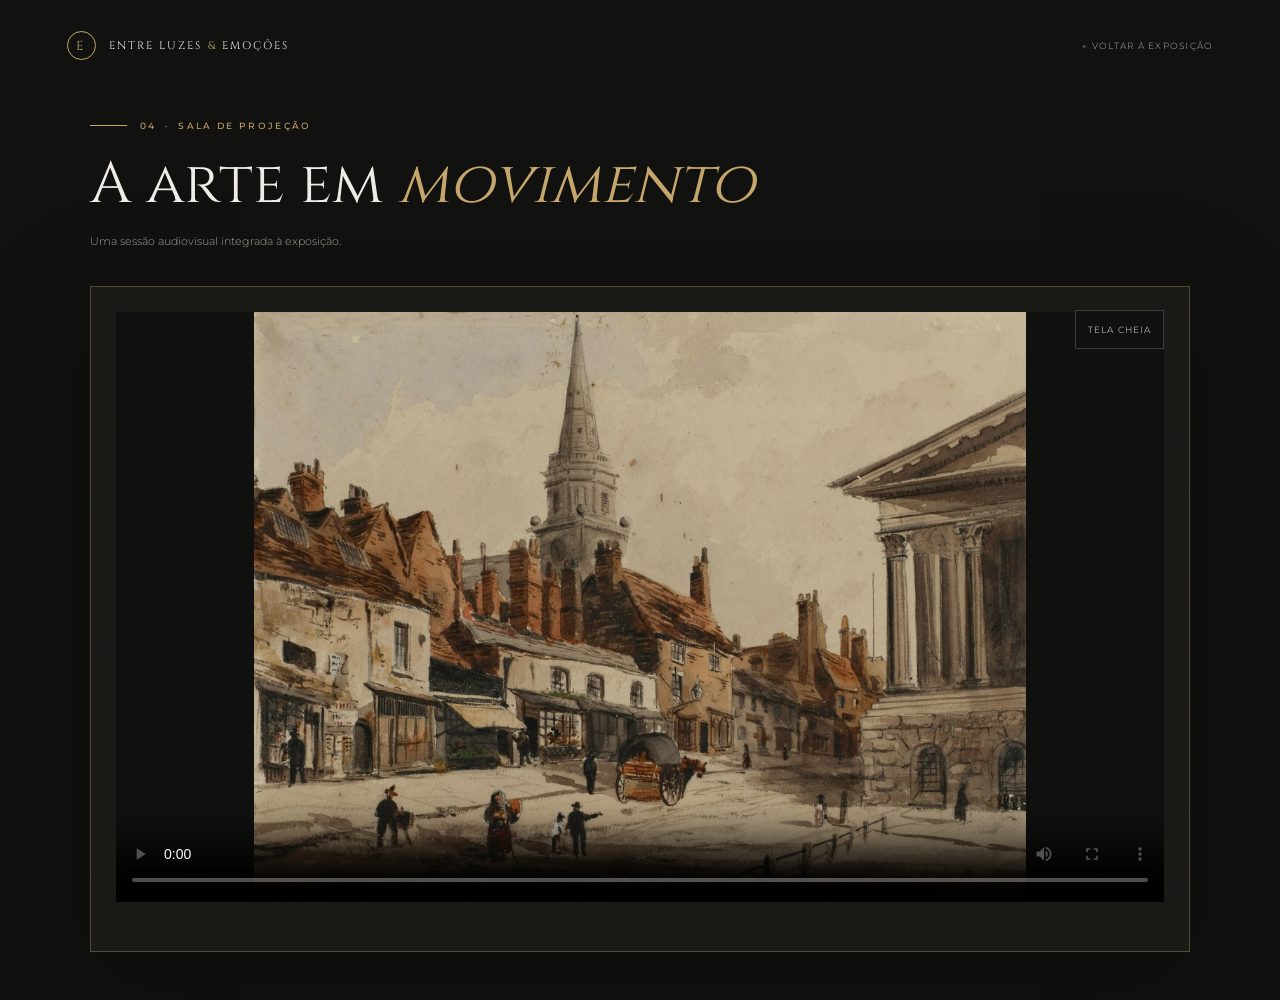
==== videos/index.html @ ae08d4dc "Add files via upload" ====
<!doctype html>
<html lang="pt-BR">
<head>
  <meta charset="utf-8">
  <meta name="viewport" content="width=device-width, initial-scale=1">
  <meta name="theme-color" content="#11110f">
  <meta name="description" content="Assista a um vídeo sobre história da arte nesta sala de projeção.">
  <title>Sala de projeção — Entre Luzes & Emoções</title>
  <link rel="preconnect" href="https://fonts.googleapis.com">
  <link rel="preconnect" href="https://fonts.gstatic.com" crossorigin>
  <link href="https://fonts.googleapis.com/css2?family=Cinzel:wght@400;500;600&family=Montserrat:wght@300;400;500;600&display=swap" rel="stylesheet">
  <link rel="stylesheet" href="../css/style.css">
</head>
<body class="video-page">
  <div class="grain" aria-hidden="true"></div>
  <header class="topbar">
    <a class="brand" href="../index.html" aria-label="Voltar à exposição">
      <span class="brand-mark">E</span>
      <span>Entre Luzes <span style="color:var(--gold)">&</span> Emoções</span>
    </a>
    <a class="back-link" href="../index.html">← Voltar à exposição</a>
  </header>

  <main class="video-main">
    <div class="video-heading">
      <p class="eyebrow">04 &nbsp;·&nbsp; Sala de projeção</p>
      <h1>A arte em <em>movimento</em></h1>
      <p>Uma sessão audiovisual integrada à exposição.</p>
    </div>

    <section class="video-stage" aria-label="Player de vídeo">
      <button class="video-fullscreen" type="button">Tela cheia</button>
      <div class="video-frame" id="video-frame">
        <video id="video-player" controls playsinline preload="metadata" poster="../imagens/sala-de-video.jpg">
          <source src="midia/apresentacao.mp4" type="video/mp4">
        </video>
      </div>
      <p class="video-error" id="video-error" aria-live="polite"></p>
    </section>
  </main>
  <script src="video.js" defer></script>
</body>
</html>
---- css/style.css ----
:root {
      color-scheme: dark;
      --ink: #11110f;
      --paper: #eeece4;
      --muted: #a7a49a;
      --gold: #c6a66b;
      --line: rgba(238, 236, 228, .19);
      --serif: "Cinzel", Georgia, serif;
      --sans: "Montserrat", Arial, sans-serif;
    }

    * { box-sizing: border-box; }
    html { scroll-behavior: smooth; }
    body {
      margin: 0;
      background: var(--ink);
      color: var(--paper);
      font-family: var(--sans);
      font-weight: 300;
      overflow: hidden;
    }
    button, input { font: inherit; }
    button { color: inherit; }
    button:focus-visible, a:focus-visible, input:focus-visible {
      outline: 2px solid var(--gold);
      outline-offset: 4px;
    }
    .grain {
      position: fixed;
      inset: 0;
      z-index: 8;
      pointer-events: none;
      opacity: .13;
      background-image: url("data:image/svg+xml,%3Csvg viewBox='0 0 180 180' xmlns='http://www.w3.org/2000/svg'%3E%3Cfilter id='n'%3E%3CfeTurbulence type='fractalNoise' baseFrequency='.92' numOctaves='3' stitchTiles='stitch'/%3E%3C/filter%3E%3Crect width='100%25' height='100%25' filter='url(%23n)' opacity='.22'/%3E%3C/svg%3E");
      mix-blend-mode: soft-light;
    }
    .topbar {
      position: fixed;
      top: 0;
      left: 0;
      z-index: 5;
      width: 100%;
      display: flex;
      justify-content: space-between;
      align-items: center;
      padding: 31px 5.2vw;
    }
    .brand {
      display: flex;
      align-items: center;
      gap: 13px;
      color: var(--paper);
      text-decoration: none;
      font-family: var(--serif);
      font-size: 11px;
      letter-spacing: .19em;
      text-transform: uppercase;
    }
    .brand-mark {
      width: 29px;
      height: 29px;
      display: grid;
      place-items: center;
      border: 1px solid var(--gold);
      border-radius: 50%;
      color: var(--gold);
      font-size: 13px;
    }
    .edition {
      color: rgba(238,236,228,.65);
      font-size: 9px;
      letter-spacing: .22em;
      text-transform: uppercase;
    }
    .slides { position: relative; width: 100%; height: 100svh; overflow: hidden; }
    .slide {
      position: absolute;
      inset: 0;
      display: flex;
      align-items: center;
      overflow: hidden;
      opacity: 0;
      visibility: hidden;
      transform: translateX(4%);
      transition: opacity .8s ease, transform 1s cubic-bezier(.22,.61,.36,1), visibility .8s;
      background: #171714;
    }
    .slide.active {
      opacity: 1;
      visibility: visible;
      transform: translateX(0);
      z-index: 1;
    }
    .slide.leaving { transform: translateX(-4%); }
    .slide::after {
      content: "";
      position: absolute;
      inset: 0;
      z-index: 0;
      background: linear-gradient(90deg, rgba(13,13,12,.91) 0%, rgba(13,13,12,.76) 39%, rgba(13,13,12,.17) 100%),
        linear-gradient(0deg, rgba(13,13,12,.62), transparent 35%);
    }
    .slide-art {
      position: absolute;
      inset: 0 0 0 31%;
      background-position: center;
      background-size: cover;
      filter: saturate(.78);
      transform: scale(1.035);
      transition: transform 8s ease;
    }
    .slide.active .slide-art { transform: scale(1); }
    .slide-art::after {
      content: "";
      position: absolute;
      inset: 0;
      background: linear-gradient(90deg, #171714 0%, rgba(23,23,20,.62) 18%, transparent 65%),
        linear-gradient(0deg, rgba(17,17,15,.53), transparent 50%);
    }
    .art-impression {
      background-image: url("../imagens/impressionismo-monet.jpg");
    }
    .art-expression {
      background-image: url("../imagens/expressionismo-munch.jpg");
    }
    .art-vangogh {
      background-image: url("../imagens/vangogh-noite-estrelada.jpg");
    }
    .art-video {
      background-image: url("../imagens/sala-de-video.jpg");
      filter: saturate(.4);
    }
    .slide-content {
      position: relative;
      z-index: 2;
      width: min(670px, 60vw);
      margin-left: 13.4%;
      padding-top: 40px;
    }
    .eyebrow {
      display: flex;
      align-items: center;
      gap: 13px;
      margin: 0 0 25px;
      color: var(--gold);
      font-size: 9px;
      font-weight: 500;
      letter-spacing: .26em;
      text-transform: uppercase;
    }
    .eyebrow::before { content: ""; width: 37px; height: 1px; background: var(--gold); }
    h1, h2, h3, p { margin-top: 0; }
    .slide h1 {
      max-width: 760px;
      margin-bottom: 20px;
      font-family: var(--serif);
      font-size: clamp(42px, 6.4vw, 91px);
      font-weight: 400;
      letter-spacing: -.035em;
      line-height: 1.08;
    }
    .slide h1 em { color: var(--gold); font-weight: 400; }
    .subtitle {
      max-width: 460px;
      margin-bottom: 35px;
      color: rgba(238,236,228,.73);
      font-size: 13px;
      line-height: 1.9;
    }
    .actions { display: flex; align-items: center; gap: 25px; }
    .button {
      display: inline-flex;
      align-items: center;
      justify-content: center;
      gap: 17px;
      min-height: 48px;
      padding: 0 21px;
      border: 1px solid var(--gold);
      background: var(--gold);
      color: #171612;
      cursor: pointer;
      font-size: 9px;
      font-weight: 600;
      letter-spacing: .17em;
      text-transform: uppercase;
      text-decoration: none;
      transition: background .25s, color .25s;
    }
    .button:hover { background: transparent; color: var(--paper); }
    .button .arrow { font-size: 16px; }
    .text-button {
      padding: 9px 0;
      border: 0;
      background: none;
      color: rgba(238,236,228,.75);
      cursor: pointer;
      font-size: 9px;
      letter-spacing: .16em;
      text-transform: uppercase;
    }
    .text-button:hover { color: var(--gold); }
    .slide-caption {
      position: absolute;
      right: 1.8vw;
      bottom: 56px;
      z-index: 2;
      color: rgba(238,236,228,.67);
      font-size: 9px;
      letter-spacing: .16em;
      text-transform: uppercase;
      writing-mode: vertical-rl;
    }
    .slide-caption span { color: var(--gold); margin-top: 11px; }
    .navigation {
      position: fixed;
      top: 50%;
      right: 5.1vw;
      z-index: 6;
      display: flex;
      flex-direction: column;
      align-items: center;
      gap: 19px;
      transform: translateY(-50%);
    }
    .nav-index {
      position: relative;
      width: 31px;
      padding: 5px 0;
      border: 0;
      background: none;
      color: rgba(238,236,228,.43);
      cursor: pointer;
      font-family: var(--serif);
      font-size: 10px;
      text-align: center;
      transition: color .25s;
    }
    .nav-index::after {
      content: "";
      position: absolute;
      right: -14px;
      top: 50%;
      width: 0;
      height: 1px;
      background: var(--gold);
      transition: width .25s;
    }
    .nav-index.active { color: var(--gold); }
    .nav-index.active::after { width: 10px; }
    .nav-rule { height: 36px; width: 1px; background: var(--line); }
    .side-controls {
      position: fixed;
      left: 5.2vw;
      bottom: 42px;
      z-index: 6;
      display: flex;
      align-items: center;
      gap: 12px;
    }
    .side-controls button {
      width: 36px;
      height: 36px;
      display: grid;
      place-items: center;
      border: 1px solid var(--line);
      border-radius: 50%;
      background: transparent;
      color: var(--paper);
      cursor: pointer;
      font-size: 17px;
      transition: border-color .2s, color .2s;
    }
    .side-controls button:hover { border-color: var(--gold); color: var(--gold); }
    .progress {
      position: fixed;
      bottom: 0;
      left: 0;
      z-index: 9;
      width: 100%;
      height: 2px;
      background: rgba(238,236,228,.12);
    }
    .progress span {
      display: block;
      width: 25%;
      height: 100%;
      background: var(--gold);
      transition: width .65s ease;
    }
    .video-card {
      display: flex;
      align-items: center;
      gap: 13px;
      margin-top: 27px;
      color: rgba(238,236,228,.64);
      font-size: 9px;
      letter-spacing: .14em;
      text-transform: uppercase;
    }
    .video-card::before { content: "▶"; color: var(--gold); font-size: 12px; }
    .overlay {
      position: fixed;
      inset: 0;
      z-index: 12;
      display: grid;
      place-items: center;
      padding: 30px;
      background: rgba(9,9,8,.78);
      opacity: 0;
      visibility: hidden;
      transition: opacity .35s, visibility .35s;
      backdrop-filter: blur(8px);
    }
    .overlay.open { opacity: 1; visibility: visible; }
    .close {
      position: absolute;
      top: 23px;
      right: 25px;
      width: 39px;
      height: 39px;
      border: 1px solid var(--line);
      border-radius: 50%;
      background: transparent;
      color: var(--paper);
      cursor: pointer;
      font-size: 20px;
    }
    .close:hover { color: var(--gold); border-color: var(--gold); }
    .panel-intro {
      max-width: 730px;
      margin-bottom: 42px;
      color: var(--muted);
      font-size: 13px;
      line-height: 1.9;
    }
    .details-overlay {
      display: block;
      padding: 0;
      overflow-y: auto;
      background: #11110f;
      backdrop-filter: none;
    }
    .details-screen {
      position: relative;
      width: 100%;
      min-height: 100svh;
      padding: 80px 8vw 86px;
      background:
        radial-gradient(ellipse at 87% 10%, rgba(198,166,107,.09), transparent 34%),
        #11110f;
    }
    .details-header {
      max-width: 1100px;
      margin: 0 auto 46px;
      padding-right: 60px;
    }
    .details-header .eyebrow { margin-bottom: 17px; }
    .details-header h2 {
      margin-bottom: 14px;
      font-family: var(--serif);
      font-size: clamp(38px, 6vw, 72px);
      font-weight: 400;
      letter-spacing: -.035em;
    }
    .details-header .panel-intro { max-width: 700px; margin-bottom: 0; }
    .details-screen > .close {
      position: fixed;
      top: 25px;
      right: 4vw;
      z-index: 4;
      background: rgba(17,17,15,.8);
    }
    .history-section, .artist-profile, .works-section { max-width: 1100px; margin-right: auto; margin-left: auto; }
    .history-section {
      margin-bottom: 46px;
      padding: 30px 34px;
      border: 1px solid rgba(198,166,107,.22);
      background: linear-gradient(110deg, rgba(198,166,107,.075), rgba(255,255,255,.012));
    }
    .section-kicker {
      margin-bottom: 12px;
      color: var(--gold);
      font-size: 9px;
      font-weight: 500;
      letter-spacing: .22em;
      text-transform: uppercase;
    }
    .history-section h3, .works-heading h3 {
      margin-bottom: 13px;
      font-family: var(--serif);
      font-size: clamp(21px, 3vw, 31px);
      font-weight: 400;
    }
    .detail-copy {
      max-width: 890px;
      margin: 0;
      color: rgba(238,236,228,.76);
      font-size: 12px;
      line-height: 2;
    }
    .artist-profile {
      display: grid;
      grid-template-columns: minmax(230px, .75fr) 1.25fr;
      gap: clamp(26px, 5vw, 68px);
      align-items: center;
      margin-bottom: 62px;
    }
    .artist-portrait {
      height: clamp(280px, 35vw, 440px);
      margin: 0;
      overflow: hidden;
      border: 1px solid rgba(198,166,107,.28);
      background: #1b1a17;
    }
    .artist-portrait img {
      width: 100%;
      height: 100%;
      display: block;
      object-fit: cover;
      object-position: center 35%;
      filter: saturate(.82);
    }
    .artist-biography h3 {
      margin: 0 0 8px;
      font-family: var(--serif);
      font-size: clamp(30px, 4vw, 48px);
      font-weight: 400;
    }
    .artist-period { margin-bottom: 22px; color: var(--gold); font-size: 10px; letter-spacing: .11em; }
    .artist-biography .detail-copy { max-width: 560px; }
    .works-section { min-width: 0; }
    .works-heading {
      display: flex;
      align-items: end;
      justify-content: space-between;
      gap: 20px;
      margin-bottom: 21px;
    }
    .works-heading .section-kicker { margin-bottom: 10px; }
    .works-heading h3 { margin-bottom: 0; }
    .works-controls { display: flex; align-items: center; gap: 13px; flex: none; }
    .works-arrow {
      width: 39px;
      height: 39px;
      display: grid;
      place-items: center;
      border: 1px solid rgba(198,166,107,.55);
      border-radius: 50%;
      background: transparent;
      color: var(--paper);
      cursor: pointer;
      font-size: 17px;
      transition: border-color .2s, color .2s, background .2s, opacity .2s;
    }
    .works-arrow:not(:disabled):hover { border-color: var(--gold); background: rgba(198,166,107,.15); color: var(--gold); }
    .works-arrow:disabled { cursor: default; opacity: .35; }
    .works-count { min-width: 77px; color: var(--muted); font-size: 9px; letter-spacing: .1em; text-align: center; }
    .works-track {
      display: grid;
      grid-auto-columns: calc((100% - 36px) / 3);
      grid-auto-flow: column;
      gap: 18px;
      overflow-x: auto;
      padding: 2px 2px 15px;
      scroll-behavior: smooth;
      scroll-snap-type: x mandatory;
      scrollbar-color: rgba(198,166,107,.5) transparent;
      scrollbar-width: thin;
    }
    .work-card {
      min-width: 0;
      overflow: hidden;
      border: 1px solid var(--line);
      background: #191916;
      scroll-snap-align: start;
    }
    .work-card img {
      width: 100%;
      aspect-ratio: 4 / 3;
      display: block;
      object-fit: cover;
      background: #24231f;
      transition: transform .6s ease;
    }
    .work-card:hover img { transform: scale(1.035); }
    .work-caption { min-height: 100px; padding: 17px 18px 19px; }
    .work-caption h4 {
      min-height: 36px;
      margin: 0 0 11px;
      font-family: var(--serif);
      font-size: 13px;
      font-weight: 400;
      line-height: 1.6;
    }
    .work-caption p {
      display: flex;
      justify-content: space-between;
      gap: 12px;
      margin: 0;
      color: var(--muted);
      font-size: 9px;
      line-height: 1.6;
    }
    .work-caption p span:first-child { color: var(--gold); }
    @media (max-width: 700px) {
      .details-screen { padding: 83px 22px 60px; }
      .details-header { margin-bottom: 30px; padding-right: 37px; }
      .details-screen > .close { top: 20px; right: 18px; }
      .history-section { margin-bottom: 33px; padding: 22px 19px; }
      .detail-copy { font-size: 11px; }
      .artist-profile { grid-template-columns: 1fr; gap: 22px; margin-bottom: 41px; }
      .artist-portrait { height: min(94vw, 380px); }
      .works-heading { align-items: center; }
      .works-controls { gap: 7px; }
      .works-arrow { width: 35px; height: 35px; }
      .works-count { min-width: 64px; font-size: 8px; }
      .works-track { grid-auto-columns: 86%; gap: 13px; }
    }
    @media (max-width: 700px) {
      .topbar { padding: 22px 22px; }
      .edition { display: none; }
      .brand { font-size: 9px; }
      .slide-art { inset: 0; background-position: 57% center; }
      .slide::after { background: linear-gradient(90deg, rgba(13,13,12,.87), rgba(13,13,12,.41)), linear-gradient(0deg, rgba(13,13,12,.58), transparent 60%); }
      .slide-art::after { background: linear-gradient(90deg, rgba(13,13,12,.52), transparent 100%), linear-gradient(0deg, rgba(13,13,12,.35), transparent 70%); }
      .slide-content { width: auto; margin: 0 67px 0 8vw; padding-top: 15px; }
      .slide h1 { font-size: clamp(39px, 12vw, 66px); }
      .subtitle { max-width: 420px; font-size: 11px; }
      .navigation { right: 15px; gap: 13px; }
      .nav-index { font-size: 9px; }
      .slide-caption { display: none; }
      .side-controls { left: 8vw; bottom: 24px; }
      .overlay { padding: 12px; }
      .close { top: 13px; right: 13px; }
      .panel-intro { margin-bottom: 28px; }
    }
    @media (prefers-reduced-motion: reduce) {
      *, *::before, *::after { scroll-behavior: auto !important; transition-duration: .01ms !important; animation-duration: .01ms !important; }
    }

    .video-page { min-height: 100svh; overflow: auto; }
    .back-link {
      color: rgba(238,236,228,.72);
      font-size: 9px;
      letter-spacing: .14em;
      text-decoration: none;
      text-transform: uppercase;
    }
    .back-link:hover { color: var(--gold); }
    .video-main {
      min-height: 100svh;
      display: flex;
      flex-direction: column;
      align-items: center;
      justify-content: center;
      padding: 120px 24px 48px;
    }
    .video-heading { width: min(100%, 1100px); margin-bottom: 27px; }
    .video-heading .eyebrow { margin-bottom: 14px; }
    .video-heading h1 {
      margin-bottom: 10px;
      font-family: var(--serif);
      font-size: clamp(32px, 5vw, 58px);
      font-weight: 400;
    }
    .video-heading h1 em { color: var(--gold); font-weight: 400; }
    .video-heading > p:last-child { color: var(--muted); font-size: 11px; }
    .video-stage {
      position: relative;
      width: min(100%, 1100px);
      padding: 25px;
      border: 1px solid rgba(198,166,107,.35);
      background: #191916;
      box-shadow: 0 25px 100px rgba(0,0,0,.35);
    }
    .video-stage:fullscreen {
      width: 100vw;
      height: 100vh;
      max-height: none;
      display: grid;
      place-items: center;
      padding: 72px 24px 24px;
      border: 0;
      background: #11110f;
    }
    .video-stage:fullscreen .video-frame {
      width: 100%;
      height: auto;
      max-height: calc(100vh - 100px);
      aspect-ratio: 16 / 9;
    }
    .video-fullscreen {
      position: absolute;
      top: 23px;
      z-index: 2;
      min-height: 39px;
      padding: 0 12px;
      border: 1px solid var(--line);
      background: rgba(17,17,15,.8);
      color: var(--paper);
      cursor: pointer;
      font-size: 9px;
      letter-spacing: .12em;
      text-transform: uppercase;
    }
    .video-fullscreen { right: 25px; }
    .video-fullscreen:hover { border-color: var(--gold); color: var(--gold); }
    .video-frame {
      position: relative;
      width: 100%;
      aspect-ratio: 16 / 9;
      display: grid;
      place-items: center;
      overflow: hidden;
      background:
        linear-gradient(rgba(12,12,11,.5),rgba(12,12,11,.7)),
        url("../imagens/sala-de-video.jpg") center / cover,
        #10100f;
    }
    .video-frame video { position: absolute; inset: 0; width: 100%; height: 100%; background: #10100f; object-fit: contain; }
    .video-placeholder {
      position: absolute;
      right: 12px;
      bottom: 58px;
      left: 12px;
      display: grid;
      justify-items: center;
      gap: 7px;
      padding: 14px;
      background: rgba(17,17,15,.8);
      color: var(--paper);
      font-size: 10px;
      line-height: 1.7;
      pointer-events: none;
      text-align: center;
    }
    .video-placeholder[hidden] { display: none; }
    .video-placeholder strong { color: var(--gold); font-weight: 500; }
    .video-placeholder code { font-family: Consolas, monospace; }
    .video-error { min-height: 14px; margin: 10px 0 0; color: #e0a28e; font-size: 10px; }
    .video-hint { margin: 15px 0 0; color: var(--muted); font-size: 9px; text-align: center; }
    .video-setup {
      width: min(100%, 1100px);
      margin-top: 24px;
      color: var(--muted);
      font-size: 11px;
      line-height: 1.8;
    }
    .video-setup p { margin: 0 0 8px; }
    .video-setup strong { color: var(--gold); font-weight: 500; }
    .video-setup code {
      color: var(--paper);
      font-family: Consolas, monospace;
      font-size: 10px;
    }
    @media (max-width: 700px) {
      .back-link { font-size: 8px; }
      .video-main { padding: 100px 16px 30px; }
      .video-stage { padding: 12px; }
      .video-fullscreen { top: 13px; right: 13px; min-height: 34px; padding: 0 8px; }
    }
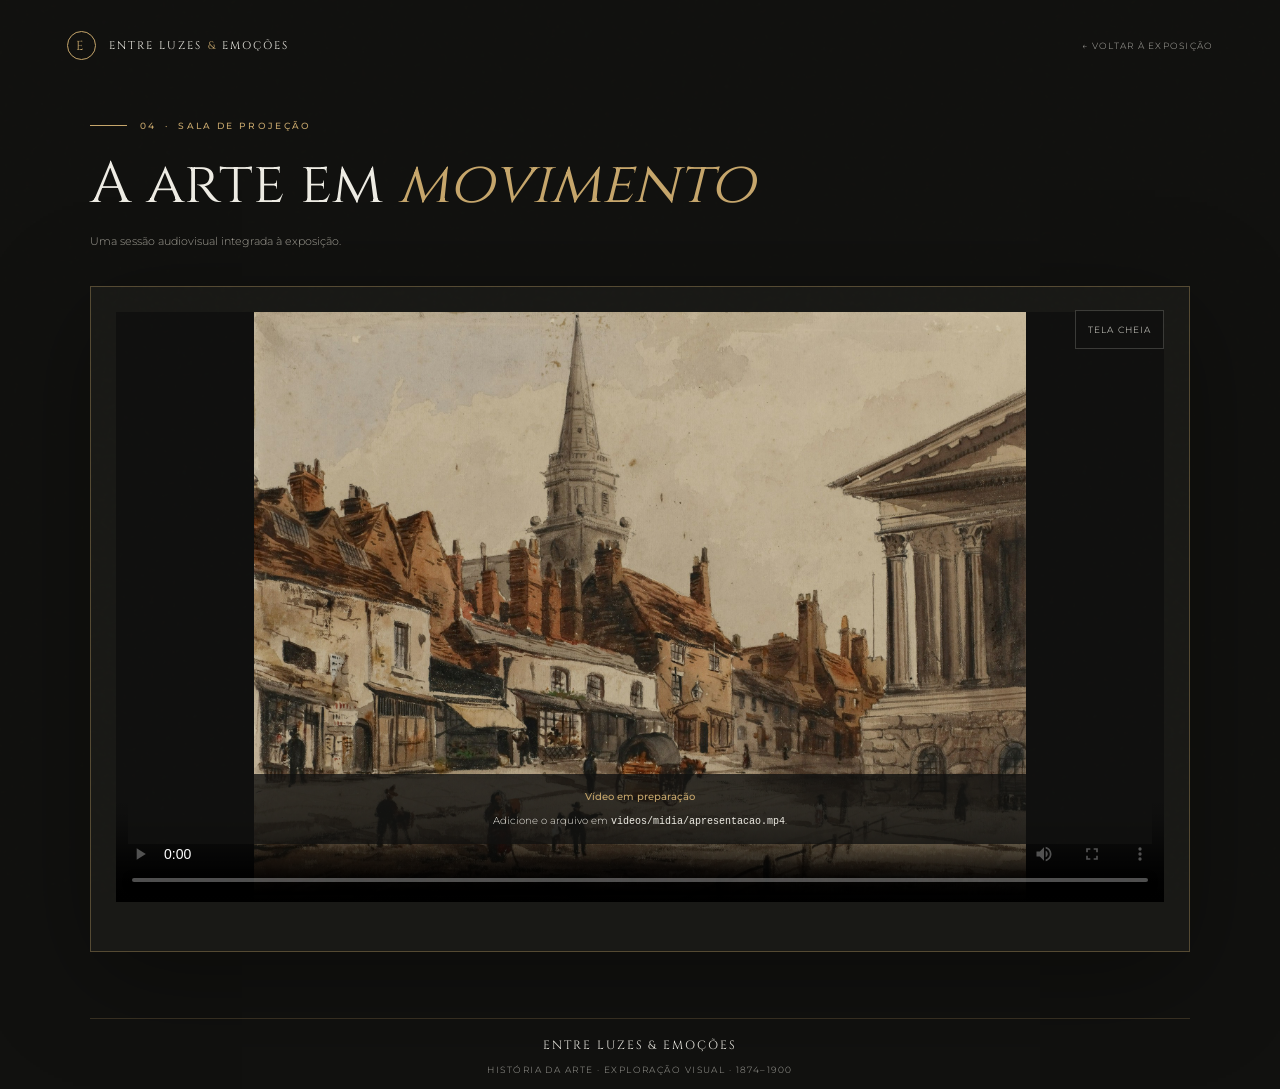
==== commit 1efeef97: "Add files via upload" ====
--- a/videos/index.html
+++ b/videos/index.html
@@ -34,10 +34,20 @@
         <video id="video-player" controls playsinline preload="metadata" poster="../imagens/sala-de-video.jpg">
           <source src="midia/apresentacao.mp4" type="video/mp4">
         </video>
+        <div class="video-placeholder" id="video-placeholder">
+          <strong>Vídeo em preparação</strong>
+          <span>Adicione o arquivo em <code>videos/midia/apresentacao.mp4</code>.</span>
+        </div>
       </div>
       <p class="video-error" id="video-error" aria-live="polite"></p>
     </section>
   </main>
+
+  <footer class="site-footer video-footer">
+    <p>Entre Luzes &amp; Emoções</p>
+    <span>História da arte · exploração visual · 1874–1900</span>
+  </footer>
+
   <script src="video.js" defer></script>
 </body>
 </html>
--- a/css/style.css
+++ b/css/style.css
@@ -1,661 +1,828 @@
-:root {
-      color-scheme: dark;
-      --ink: #11110f;
-      --paper: #eeece4;
-      --muted: #a7a49a;
-      --gold: #c6a66b;
-      --line: rgba(238, 236, 228, .19);
-      --serif: "Cinzel", Georgia, serif;
-      --sans: "Montserrat", Arial, sans-serif;
-    }
-
-    * { box-sizing: border-box; }
-    html { scroll-behavior: smooth; }
-    body {
-      margin: 0;
-      background: var(--ink);
-      color: var(--paper);
-      font-family: var(--sans);
-      font-weight: 300;
-      overflow: hidden;
-    }
-    button, input { font: inherit; }
-    button { color: inherit; }
-    button:focus-visible, a:focus-visible, input:focus-visible {
-      outline: 2px solid var(--gold);
-      outline-offset: 4px;
-    }
-    .grain {
-      position: fixed;
-      inset: 0;
-      z-index: 8;
-      pointer-events: none;
-      opacity: .13;
-      background-image: url("data:image/svg+xml,%3Csvg viewBox='0 0 180 180' xmlns='http://www.w3.org/2000/svg'%3E%3Cfilter id='n'%3E%3CfeTurbulence type='fractalNoise' baseFrequency='.92' numOctaves='3' stitchTiles='stitch'/%3E%3C/filter%3E%3Crect width='100%25' height='100%25' filter='url(%23n)' opacity='.22'/%3E%3C/svg%3E");
-      mix-blend-mode: soft-light;
-    }
-    .topbar {
-      position: fixed;
-      top: 0;
-      left: 0;
-      z-index: 5;
-      width: 100%;
-      display: flex;
-      justify-content: space-between;
-      align-items: center;
-      padding: 31px 5.2vw;
-    }
-    .brand {
-      display: flex;
-      align-items: center;
-      gap: 13px;
-      color: var(--paper);
-      text-decoration: none;
-      font-family: var(--serif);
-      font-size: 11px;
-      letter-spacing: .19em;
-      text-transform: uppercase;
-    }
-    .brand-mark {
-      width: 29px;
-      height: 29px;
-      display: grid;
-      place-items: center;
-      border: 1px solid var(--gold);
-      border-radius: 50%;
-      color: var(--gold);
-      font-size: 13px;
-    }
-    .edition {
-      color: rgba(238,236,228,.65);
-      font-size: 9px;
-      letter-spacing: .22em;
-      text-transform: uppercase;
-    }
-    .slides { position: relative; width: 100%; height: 100svh; overflow: hidden; }
-    .slide {
-      position: absolute;
-      inset: 0;
-      display: flex;
-      align-items: center;
-      overflow: hidden;
-      opacity: 0;
-      visibility: hidden;
-      transform: translateX(4%);
-      transition: opacity .8s ease, transform 1s cubic-bezier(.22,.61,.36,1), visibility .8s;
-      background: #171714;
-    }
-    .slide.active {
-      opacity: 1;
-      visibility: visible;
-      transform: translateX(0);
-      z-index: 1;
-    }
-    .slide.leaving { transform: translateX(-4%); }
-    .slide::after {
-      content: "";
-      position: absolute;
-      inset: 0;
-      z-index: 0;
-      background: linear-gradient(90deg, rgba(13,13,12,.91) 0%, rgba(13,13,12,.76) 39%, rgba(13,13,12,.17) 100%),
-        linear-gradient(0deg, rgba(13,13,12,.62), transparent 35%);
-    }
-    .slide-art {
-      position: absolute;
-      inset: 0 0 0 31%;
-      background-position: center;
-      background-size: cover;
-      filter: saturate(.78);
-      transform: scale(1.035);
-      transition: transform 8s ease;
-    }
-    .slide.active .slide-art { transform: scale(1); }
-    .slide-art::after {
-      content: "";
-      position: absolute;
-      inset: 0;
-      background: linear-gradient(90deg, #171714 0%, rgba(23,23,20,.62) 18%, transparent 65%),
-        linear-gradient(0deg, rgba(17,17,15,.53), transparent 50%);
-    }
-    .art-impression {
-      background-image: url("../imagens/impressionismo-monet.jpg");
-    }
-    .art-expression {
-      background-image: url("../imagens/expressionismo-munch.jpg");
-    }
-    .art-vangogh {
-      background-image: url("../imagens/vangogh-noite-estrelada.jpg");
-    }
-    .art-video {
-      background-image: url("../imagens/sala-de-video.jpg");
-      filter: saturate(.4);
-    }
-    .slide-content {
-      position: relative;
-      z-index: 2;
-      width: min(670px, 60vw);
-      margin-left: 13.4%;
-      padding-top: 40px;
-    }
-    .eyebrow {
-      display: flex;
-      align-items: center;
-      gap: 13px;
-      margin: 0 0 25px;
-      color: var(--gold);
-      font-size: 9px;
-      font-weight: 500;
-      letter-spacing: .26em;
-      text-transform: uppercase;
-    }
-    .eyebrow::before { content: ""; width: 37px; height: 1px; background: var(--gold); }
-    h1, h2, h3, p { margin-top: 0; }
-    .slide h1 {
-      max-width: 760px;
-      margin-bottom: 20px;
-      font-family: var(--serif);
-      font-size: clamp(42px, 6.4vw, 91px);
-      font-weight: 400;
-      letter-spacing: -.035em;
-      line-height: 1.08;
-    }
-    .slide h1 em { color: var(--gold); font-weight: 400; }
-    .subtitle {
-      max-width: 460px;
-      margin-bottom: 35px;
-      color: rgba(238,236,228,.73);
-      font-size: 13px;
-      line-height: 1.9;
-    }
-    .actions { display: flex; align-items: center; gap: 25px; }
-    .button {
-      display: inline-flex;
-      align-items: center;
-      justify-content: center;
-      gap: 17px;
-      min-height: 48px;
-      padding: 0 21px;
-      border: 1px solid var(--gold);
-      background: var(--gold);
-      color: #171612;
-      cursor: pointer;
-      font-size: 9px;
-      font-weight: 600;
-      letter-spacing: .17em;
-      text-transform: uppercase;
-      text-decoration: none;
-      transition: background .25s, color .25s;
-    }
-    .button:hover { background: transparent; color: var(--paper); }
-    .button .arrow { font-size: 16px; }
-    .text-button {
-      padding: 9px 0;
-      border: 0;
-      background: none;
-      color: rgba(238,236,228,.75);
-      cursor: pointer;
-      font-size: 9px;
-      letter-spacing: .16em;
-      text-transform: uppercase;
-    }
-    .text-button:hover { color: var(--gold); }
-    .slide-caption {
-      position: absolute;
-      right: 1.8vw;
-      bottom: 56px;
-      z-index: 2;
-      color: rgba(238,236,228,.67);
-      font-size: 9px;
-      letter-spacing: .16em;
-      text-transform: uppercase;
-      writing-mode: vertical-rl;
-    }
-    .slide-caption span { color: var(--gold); margin-top: 11px; }
-    .navigation {
-      position: fixed;
-      top: 50%;
-      right: 5.1vw;
-      z-index: 6;
-      display: flex;
-      flex-direction: column;
-      align-items: center;
-      gap: 19px;
-      transform: translateY(-50%);
-    }
-    .nav-index {
-      position: relative;
-      width: 31px;
-      padding: 5px 0;
-      border: 0;
-      background: none;
-      color: rgba(238,236,228,.43);
-      cursor: pointer;
-      font-family: var(--serif);
-      font-size: 10px;
-      text-align: center;
-      transition: color .25s;
-    }
-    .nav-index::after {
-      content: "";
-      position: absolute;
-      right: -14px;
-      top: 50%;
-      width: 0;
-      height: 1px;
-      background: var(--gold);
-      transition: width .25s;
-    }
-    .nav-index.active { color: var(--gold); }
-    .nav-index.active::after { width: 10px; }
-    .nav-rule { height: 36px; width: 1px; background: var(--line); }
-    .side-controls {
-      position: fixed;
-      left: 5.2vw;
-      bottom: 42px;
-      z-index: 6;
-      display: flex;
-      align-items: center;
-      gap: 12px;
-    }
-    .side-controls button {
-      width: 36px;
-      height: 36px;
-      display: grid;
-      place-items: center;
-      border: 1px solid var(--line);
-      border-radius: 50%;
-      background: transparent;
-      color: var(--paper);
-      cursor: pointer;
-      font-size: 17px;
-      transition: border-color .2s, color .2s;
-    }
-    .side-controls button:hover { border-color: var(--gold); color: var(--gold); }
-    .progress {
-      position: fixed;
-      bottom: 0;
-      left: 0;
-      z-index: 9;
-      width: 100%;
-      height: 2px;
-      background: rgba(238,236,228,.12);
-    }
-    .progress span {
-      display: block;
-      width: 25%;
-      height: 100%;
-      background: var(--gold);
-      transition: width .65s ease;
-    }
-    .video-card {
-      display: flex;
-      align-items: center;
-      gap: 13px;
-      margin-top: 27px;
-      color: rgba(238,236,228,.64);
-      font-size: 9px;
-      letter-spacing: .14em;
-      text-transform: uppercase;
-    }
-    .video-card::before { content: "▶"; color: var(--gold); font-size: 12px; }
-    .overlay {
-      position: fixed;
-      inset: 0;
-      z-index: 12;
-      display: grid;
-      place-items: center;
-      padding: 30px;
-      background: rgba(9,9,8,.78);
-      opacity: 0;
-      visibility: hidden;
-      transition: opacity .35s, visibility .35s;
-      backdrop-filter: blur(8px);
-    }
-    .overlay.open { opacity: 1; visibility: visible; }
-    .close {
-      position: absolute;
-      top: 23px;
-      right: 25px;
-      width: 39px;
-      height: 39px;
-      border: 1px solid var(--line);
-      border-radius: 50%;
-      background: transparent;
-      color: var(--paper);
-      cursor: pointer;
-      font-size: 20px;
-    }
-    .close:hover { color: var(--gold); border-color: var(--gold); }
-    .panel-intro {
-      max-width: 730px;
-      margin-bottom: 42px;
-      color: var(--muted);
-      font-size: 13px;
-      line-height: 1.9;
-    }
-    .details-overlay {
-      display: block;
-      padding: 0;
-      overflow-y: auto;
-      background: #11110f;
-      backdrop-filter: none;
-    }
-    .details-screen {
-      position: relative;
-      width: 100%;
-      min-height: 100svh;
-      padding: 80px 8vw 86px;
-      background:
-        radial-gradient(ellipse at 87% 10%, rgba(198,166,107,.09), transparent 34%),
-        #11110f;
-    }
-    .details-header {
-      max-width: 1100px;
-      margin: 0 auto 46px;
-      padding-right: 60px;
-    }
-    .details-header .eyebrow { margin-bottom: 17px; }
-    .details-header h2 {
-      margin-bottom: 14px;
-      font-family: var(--serif);
-      font-size: clamp(38px, 6vw, 72px);
-      font-weight: 400;
-      letter-spacing: -.035em;
-    }
-    .details-header .panel-intro { max-width: 700px; margin-bottom: 0; }
-    .details-screen > .close {
-      position: fixed;
-      top: 25px;
-      right: 4vw;
-      z-index: 4;
-      background: rgba(17,17,15,.8);
-    }
-    .history-section, .artist-profile, .works-section { max-width: 1100px; margin-right: auto; margin-left: auto; }
-    .history-section {
-      margin-bottom: 46px;
-      padding: 30px 34px;
-      border: 1px solid rgba(198,166,107,.22);
-      background: linear-gradient(110deg, rgba(198,166,107,.075), rgba(255,255,255,.012));
-    }
-    .section-kicker {
-      margin-bottom: 12px;
-      color: var(--gold);
-      font-size: 9px;
-      font-weight: 500;
-      letter-spacing: .22em;
-      text-transform: uppercase;
-    }
-    .history-section h3, .works-heading h3 {
-      margin-bottom: 13px;
-      font-family: var(--serif);
-      font-size: clamp(21px, 3vw, 31px);
-      font-weight: 400;
-    }
-    .detail-copy {
-      max-width: 890px;
-      margin: 0;
-      color: rgba(238,236,228,.76);
-      font-size: 12px;
-      line-height: 2;
-    }
-    .artist-profile {
-      display: grid;
-      grid-template-columns: minmax(230px, .75fr) 1.25fr;
-      gap: clamp(26px, 5vw, 68px);
-      align-items: center;
-      margin-bottom: 62px;
-    }
-    .artist-portrait {
-      height: clamp(280px, 35vw, 440px);
-      margin: 0;
-      overflow: hidden;
-      border: 1px solid rgba(198,166,107,.28);
-      background: #1b1a17;
-    }
-    .artist-portrait img {
-      width: 100%;
-      height: 100%;
-      display: block;
-      object-fit: cover;
-      object-position: center 35%;
-      filter: saturate(.82);
-    }
-    .artist-biography h3 {
-      margin: 0 0 8px;
-      font-family: var(--serif);
-      font-size: clamp(30px, 4vw, 48px);
-      font-weight: 400;
-    }
-    .artist-period { margin-bottom: 22px; color: var(--gold); font-size: 10px; letter-spacing: .11em; }
-    .artist-biography .detail-copy { max-width: 560px; }
-    .works-section { min-width: 0; }
-    .works-heading {
-      display: flex;
-      align-items: end;
-      justify-content: space-between;
-      gap: 20px;
-      margin-bottom: 21px;
-    }
-    .works-heading .section-kicker { margin-bottom: 10px; }
-    .works-heading h3 { margin-bottom: 0; }
-    .works-controls { display: flex; align-items: center; gap: 13px; flex: none; }
-    .works-arrow {
-      width: 39px;
-      height: 39px;
-      display: grid;
-      place-items: center;
-      border: 1px solid rgba(198,166,107,.55);
-      border-radius: 50%;
-      background: transparent;
-      color: var(--paper);
-      cursor: pointer;
-      font-size: 17px;
-      transition: border-color .2s, color .2s, background .2s, opacity .2s;
-    }
-    .works-arrow:not(:disabled):hover { border-color: var(--gold); background: rgba(198,166,107,.15); color: var(--gold); }
-    .works-arrow:disabled { cursor: default; opacity: .35; }
-    .works-count { min-width: 77px; color: var(--muted); font-size: 9px; letter-spacing: .1em; text-align: center; }
-    .works-track {
-      display: grid;
-      grid-auto-columns: calc((100% - 36px) / 3);
-      grid-auto-flow: column;
-      gap: 18px;
-      overflow-x: auto;
-      padding: 2px 2px 15px;
-      scroll-behavior: smooth;
-      scroll-snap-type: x mandatory;
-      scrollbar-color: rgba(198,166,107,.5) transparent;
-      scrollbar-width: thin;
-    }
-    .work-card {
-      min-width: 0;
-      overflow: hidden;
-      border: 1px solid var(--line);
-      background: #191916;
-      scroll-snap-align: start;
-    }
-    .work-card img {
-      width: 100%;
-      aspect-ratio: 4 / 3;
-      display: block;
-      object-fit: cover;
-      background: #24231f;
-      transition: transform .6s ease;
-    }
-    .work-card:hover img { transform: scale(1.035); }
-    .work-caption { min-height: 100px; padding: 17px 18px 19px; }
-    .work-caption h4 {
-      min-height: 36px;
-      margin: 0 0 11px;
-      font-family: var(--serif);
-      font-size: 13px;
-      font-weight: 400;
-      line-height: 1.6;
-    }
-    .work-caption p {
-      display: flex;
-      justify-content: space-between;
-      gap: 12px;
-      margin: 0;
-      color: var(--muted);
-      font-size: 9px;
-      line-height: 1.6;
-    }
-    .work-caption p span:first-child { color: var(--gold); }
-    @media (max-width: 700px) {
-      .details-screen { padding: 83px 22px 60px; }
-      .details-header { margin-bottom: 30px; padding-right: 37px; }
-      .details-screen > .close { top: 20px; right: 18px; }
-      .history-section { margin-bottom: 33px; padding: 22px 19px; }
-      .detail-copy { font-size: 11px; }
-      .artist-profile { grid-template-columns: 1fr; gap: 22px; margin-bottom: 41px; }
-      .artist-portrait { height: min(94vw, 380px); }
-      .works-heading { align-items: center; }
-      .works-controls { gap: 7px; }
-      .works-arrow { width: 35px; height: 35px; }
-      .works-count { min-width: 64px; font-size: 8px; }
-      .works-track { grid-auto-columns: 86%; gap: 13px; }
-    }
-    @media (max-width: 700px) {
-      .topbar { padding: 22px 22px; }
-      .edition { display: none; }
-      .brand { font-size: 9px; }
-      .slide-art { inset: 0; background-position: 57% center; }
-      .slide::after { background: linear-gradient(90deg, rgba(13,13,12,.87), rgba(13,13,12,.41)), linear-gradient(0deg, rgba(13,13,12,.58), transparent 60%); }
-      .slide-art::after { background: linear-gradient(90deg, rgba(13,13,12,.52), transparent 100%), linear-gradient(0deg, rgba(13,13,12,.35), transparent 70%); }
-      .slide-content { width: auto; margin: 0 67px 0 8vw; padding-top: 15px; }
-      .slide h1 { font-size: clamp(39px, 12vw, 66px); }
-      .subtitle { max-width: 420px; font-size: 11px; }
-      .navigation { right: 15px; gap: 13px; }
-      .nav-index { font-size: 9px; }
-      .slide-caption { display: none; }
-      .side-controls { left: 8vw; bottom: 24px; }
-      .overlay { padding: 12px; }
-      .close { top: 13px; right: 13px; }
-      .panel-intro { margin-bottom: 28px; }
-    }
-    @media (prefers-reduced-motion: reduce) {
-      *, *::before, *::after { scroll-behavior: auto !important; transition-duration: .01ms !important; animation-duration: .01ms !important; }
-    }
-
-    .video-page { min-height: 100svh; overflow: auto; }
-    .back-link {
-      color: rgba(238,236,228,.72);
-      font-size: 9px;
-      letter-spacing: .14em;
-      text-decoration: none;
-      text-transform: uppercase;
-    }
-    .back-link:hover { color: var(--gold); }
-    .video-main {
-      min-height: 100svh;
-      display: flex;
-      flex-direction: column;
-      align-items: center;
-      justify-content: center;
-      padding: 120px 24px 48px;
-    }
-    .video-heading { width: min(100%, 1100px); margin-bottom: 27px; }
-    .video-heading .eyebrow { margin-bottom: 14px; }
-    .video-heading h1 {
-      margin-bottom: 10px;
-      font-family: var(--serif);
-      font-size: clamp(32px, 5vw, 58px);
-      font-weight: 400;
-    }
-    .video-heading h1 em { color: var(--gold); font-weight: 400; }
-    .video-heading > p:last-child { color: var(--muted); font-size: 11px; }
-    .video-stage {
-      position: relative;
-      width: min(100%, 1100px);
-      padding: 25px;
-      border: 1px solid rgba(198,166,107,.35);
-      background: #191916;
-      box-shadow: 0 25px 100px rgba(0,0,0,.35);
-    }
-    .video-stage:fullscreen {
-      width: 100vw;
-      height: 100vh;
-      max-height: none;
-      display: grid;
-      place-items: center;
-      padding: 72px 24px 24px;
-      border: 0;
-      background: #11110f;
-    }
-    .video-stage:fullscreen .video-frame {
-      width: 100%;
-      height: auto;
-      max-height: calc(100vh - 100px);
-      aspect-ratio: 16 / 9;
-    }
-    .video-fullscreen {
-      position: absolute;
-      top: 23px;
-      z-index: 2;
-      min-height: 39px;
-      padding: 0 12px;
-      border: 1px solid var(--line);
-      background: rgba(17,17,15,.8);
-      color: var(--paper);
-      cursor: pointer;
-      font-size: 9px;
-      letter-spacing: .12em;
-      text-transform: uppercase;
-    }
-    .video-fullscreen { right: 25px; }
-    .video-fullscreen:hover { border-color: var(--gold); color: var(--gold); }
-    .video-frame {
-      position: relative;
-      width: 100%;
-      aspect-ratio: 16 / 9;
-      display: grid;
-      place-items: center;
-      overflow: hidden;
-      background:
-        linear-gradient(rgba(12,12,11,.5),rgba(12,12,11,.7)),
-        url("../imagens/sala-de-video.jpg") center / cover,
-        #10100f;
-    }
-    .video-frame video { position: absolute; inset: 0; width: 100%; height: 100%; background: #10100f; object-fit: contain; }
-    .video-placeholder {
-      position: absolute;
-      right: 12px;
-      bottom: 58px;
-      left: 12px;
-      display: grid;
-      justify-items: center;
-      gap: 7px;
-      padding: 14px;
-      background: rgba(17,17,15,.8);
-      color: var(--paper);
-      font-size: 10px;
-      line-height: 1.7;
-      pointer-events: none;
-      text-align: center;
-    }
-    .video-placeholder[hidden] { display: none; }
-    .video-placeholder strong { color: var(--gold); font-weight: 500; }
-    .video-placeholder code { font-family: Consolas, monospace; }
-    .video-error { min-height: 14px; margin: 10px 0 0; color: #e0a28e; font-size: 10px; }
-    .video-hint { margin: 15px 0 0; color: var(--muted); font-size: 9px; text-align: center; }
-    .video-setup {
-      width: min(100%, 1100px);
-      margin-top: 24px;
-      color: var(--muted);
-      font-size: 11px;
-      line-height: 1.8;
-    }
-    .video-setup p { margin: 0 0 8px; }
-    .video-setup strong { color: var(--gold); font-weight: 500; }
-    .video-setup code {
-      color: var(--paper);
-      font-family: Consolas, monospace;
-      font-size: 10px;
-    }
-    @media (max-width: 700px) {
-      .back-link { font-size: 8px; }
-      .video-main { padding: 100px 16px 30px; }
-      .video-stage { padding: 12px; }
-      .video-fullscreen { top: 13px; right: 13px; min-height: 34px; padding: 0 8px; }
-    }
+:root {
+      color-scheme: dark;
+      --ink: #11110f;
+      --paper: #eeece4;
+      --muted: #a7a49a;
+      --gold: #c6a66b;
+      --line: rgba(238, 236, 228, .19);
+      --serif: "Cinzel", Georgia, serif;
+      --sans: "Montserrat", Arial, sans-serif;
+    }
+
+    * { box-sizing: border-box; }
+    html { scroll-behavior: smooth; }
+    body {
+      margin: 0;
+      background: var(--ink);
+      color: var(--paper);
+      font-family: var(--sans);
+      font-weight: 300;
+      overflow: hidden;
+    }
+    button, input { font: inherit; }
+    button { color: inherit; }
+    button:focus-visible, a:focus-visible, input:focus-visible {
+      outline: 2px solid var(--gold);
+      outline-offset: 4px;
+    }
+    .grain {
+      position: fixed;
+      inset: 0;
+      z-index: 8;
+      pointer-events: none;
+      opacity: .13;
+      background-image: url("data:image/svg+xml,%3Csvg viewBox='0 0 180 180' xmlns='http://www.w3.org/2000/svg'%3E%3Cfilter id='n'%3E%3CfeTurbulence type='fractalNoise' baseFrequency='.92' numOctaves='3' stitchTiles='stitch'/%3E%3C/filter%3E%3Crect width='100%25' height='100%25' filter='url(%23n)' opacity='.22'/%3E%3C/svg%3E");
+      mix-blend-mode: soft-light;
+    }
+    .topbar {
+      position: fixed;
+      top: 0;
+      left: 0;
+      z-index: 5;
+      width: 100%;
+      display: flex;
+      justify-content: space-between;
+      align-items: center;
+      padding: 31px 5.2vw;
+    }
+    .brand {
+      display: flex;
+      align-items: center;
+      gap: 13px;
+      color: var(--paper);
+      text-decoration: none;
+      font-family: var(--serif);
+      font-size: 11px;
+      letter-spacing: .19em;
+      text-transform: uppercase;
+    }
+    .brand-mark {
+      width: 29px;
+      height: 29px;
+      display: grid;
+      place-items: center;
+      border: 1px solid var(--gold);
+      border-radius: 50%;
+      color: var(--gold);
+      font-size: 13px;
+    }
+    .edition {
+      color: rgba(238,236,228,.65);
+      font-size: 9px;
+      letter-spacing: .22em;
+      text-transform: uppercase;
+    }
+    .topbar-actions {
+      display: flex;
+      align-items: center;
+      gap: 24px;
+    }
+    .comparison-open {
+      padding: 8px 0;
+      border: 0;
+      background: none;
+      color: var(--gold);
+      cursor: pointer;
+      font-size: 9px;
+      font-weight: 500;
+      letter-spacing: .16em;
+      text-transform: uppercase;
+    }
+    .comparison-open:hover { color: var(--paper); }
+    .slides { position: relative; width: 100%; height: 100svh; overflow: hidden; }
+    .slide {
+      position: absolute;
+      inset: 0;
+      display: flex;
+      align-items: center;
+      overflow: hidden;
+      opacity: 0;
+      visibility: hidden;
+      transform: translateX(4%);
+      transition: opacity .8s ease, transform 1s cubic-bezier(.22,.61,.36,1), visibility .8s;
+      background: #171714;
+    }
+    .slide.active {
+      opacity: 1;
+      visibility: visible;
+      transform: translateX(0);
+      z-index: 1;
+    }
+    .slide.leaving { transform: translateX(-4%); }
+    .slide::after {
+      content: "";
+      position: absolute;
+      inset: 0;
+      z-index: 0;
+      background: linear-gradient(90deg, rgba(13,13,12,.91) 0%, rgba(13,13,12,.76) 39%, rgba(13,13,12,.17) 100%),
+        linear-gradient(0deg, rgba(13,13,12,.62), transparent 35%);
+    }
+    .slide-art {
+      position: absolute;
+      inset: 0 0 0 31%;
+      background-position: center;
+      background-size: cover;
+      filter: saturate(.78);
+      transform: scale(1.035);
+      transition: transform 8s ease;
+    }
+    .slide.active .slide-art { transform: scale(1); }
+    .slide-art::after {
+      content: "";
+      position: absolute;
+      inset: 0;
+      background: linear-gradient(90deg, #171714 0%, rgba(23,23,20,.62) 18%, transparent 65%),
+        linear-gradient(0deg, rgba(17,17,15,.53), transparent 50%);
+    }
+    .art-impression {
+      background-image: url("../imagens/impressionismo-monet.jpg");
+    }
+    .art-expression {
+      background-image: url("../imagens/expressionismo-munch.jpg");
+    }
+    .art-vangogh {
+      background-image: url("../imagens/vangogh-noite-estrelada.jpg");
+    }
+    .art-video {
+      background-image: url("../imagens/sala-de-video.jpg");
+      filter: saturate(.4);
+    }
+    .slide-content {
+      position: relative;
+      z-index: 2;
+      width: min(720px, 62vw);
+      margin: 0 auto;
+      padding-top: 40px;
+      text-align: center;
+    }
+    .eyebrow {
+      display: flex;
+      align-items: center;
+      gap: 13px;
+      margin: 0 0 25px;
+      color: var(--gold);
+      font-size: 9px;
+      font-weight: 500;
+      letter-spacing: .26em;
+      text-transform: uppercase;
+    }
+    .eyebrow::before { content: ""; width: 37px; height: 1px; background: var(--gold); }
+    h1, h2, h3, p { margin-top: 0; }
+    .slide h1 {
+      max-width: 760px;
+      margin-bottom: 20px;
+      font-family: var(--serif);
+      font-size: clamp(30px, 5.3vw, 76px);
+      font-weight: 400;
+      letter-spacing: -.035em;
+      line-height: 1.08;
+    }
+    .slide[data-title="Impressionismo"] h1,
+    .slide[data-title="Expressionismo"] h1 { white-space: nowrap; }
+    .slide h1 em { color: var(--gold); font-weight: 400; }
+    .subtitle {
+      max-width: 500px;
+      margin: 0 auto 35px;
+      color: rgba(238,236,228,.73);
+      font-size: 13px;
+      line-height: 1.9;
+    }
+    .actions {
+      display: flex;
+      align-items: center;
+      justify-content: center;
+      gap: 25px;
+      flex-wrap: wrap;
+    }
+    .button {
+      display: inline-flex;
+      align-items: center;
+      justify-content: center;
+      gap: 17px;
+      min-height: 48px;
+      padding: 0 21px;
+      border: 1px solid var(--gold);
+      background: var(--gold);
+      color: #171612;
+      cursor: pointer;
+      font-size: 9px;
+      font-weight: 600;
+      letter-spacing: .17em;
+      text-transform: uppercase;
+      text-decoration: none;
+      transition: background .25s, color .25s;
+    }
+    .button:hover { background: transparent; color: var(--paper); }
+    .button .arrow { font-size: 16px; }
+    .text-button {
+      padding: 9px 0;
+      border: 0;
+      background: none;
+      color: rgba(238,236,228,.75);
+      cursor: pointer;
+      font-size: 9px;
+      letter-spacing: .16em;
+      text-transform: uppercase;
+    }
+    .text-button:hover { color: var(--gold); }
+    .slide-caption {
+      position: absolute;
+      right: 1.8vw;
+      bottom: 56px;
+      z-index: 2;
+      color: rgba(238,236,228,.67);
+      font-size: 9px;
+      letter-spacing: .16em;
+      text-transform: uppercase;
+      writing-mode: vertical-rl;
+    }
+    .slide-caption span { color: var(--gold); margin-top: 11px; }
+    .navigation {
+      position: fixed;
+      top: 50%;
+      right: 5.1vw;
+      z-index: 6;
+      display: flex;
+      flex-direction: column;
+      align-items: center;
+      gap: 19px;
+      transform: translateY(-50%);
+    }
+    .nav-index {
+      position: relative;
+      width: 31px;
+      padding: 5px 0;
+      border: 0;
+      background: none;
+      color: rgba(238,236,228,.43);
+      cursor: pointer;
+      font-family: var(--serif);
+      font-size: 10px;
+      text-align: center;
+      transition: color .25s;
+    }
+    .nav-index::after {
+      content: "";
+      position: absolute;
+      right: -14px;
+      top: 50%;
+      width: 0;
+      height: 1px;
+      background: var(--gold);
+      transition: width .25s;
+    }
+    .nav-index.active { color: var(--gold); }
+    .nav-index.active::after { width: 10px; }
+    .nav-rule { height: 36px; width: 1px; background: var(--line); }
+    .side-controls {
+      position: fixed;
+      left: 5.2vw;
+      bottom: 42px;
+      z-index: 6;
+      display: flex;
+      align-items: center;
+      gap: 12px;
+    }
+    .side-controls button {
+      width: 36px;
+      height: 36px;
+      display: grid;
+      place-items: center;
+      border: 1px solid var(--line);
+      border-radius: 50%;
+      background: transparent;
+      color: var(--paper);
+      cursor: pointer;
+      font-size: 17px;
+      transition: border-color .2s, color .2s;
+    }
+    .side-controls button:hover { border-color: var(--gold); color: var(--gold); }
+    .progress {
+      position: fixed;
+      bottom: 0;
+      left: 0;
+      z-index: 9;
+      width: 100%;
+      height: 2px;
+      background: rgba(238,236,228,.12);
+    }
+    .progress span {
+      display: block;
+      width: 25%;
+      height: 100%;
+      background: var(--gold);
+      transition: width .65s ease;
+    }
+    .video-card {
+      display: flex;
+      align-items: center;
+      gap: 13px;
+      margin-top: 27px;
+      color: rgba(238,236,228,.64);
+      font-size: 9px;
+      letter-spacing: .14em;
+      text-transform: uppercase;
+    }
+    .video-card::before { content: "▶"; color: var(--gold); font-size: 12px; }
+    .overlay {
+      position: fixed;
+      inset: 0;
+      z-index: 12;
+      display: grid;
+      place-items: center;
+      padding: 30px;
+      background: rgba(9,9,8,.78);
+      opacity: 0;
+      visibility: hidden;
+      transition: opacity .35s, visibility .35s;
+      backdrop-filter: blur(8px);
+    }
+    .overlay.open { opacity: 1; visibility: visible; }
+    .close {
+      position: absolute;
+      top: 23px;
+      right: 25px;
+      width: 39px;
+      height: 39px;
+      border: 1px solid var(--line);
+      border-radius: 50%;
+      background: transparent;
+      color: var(--paper);
+      cursor: pointer;
+      font-size: 20px;
+    }
+    .close:hover { color: var(--gold); border-color: var(--gold); }
+    .panel-intro {
+      max-width: 730px;
+      margin-bottom: 42px;
+      color: var(--muted);
+      font-size: 13px;
+      line-height: 1.9;
+    }
+    .details-overlay {
+      display: block;
+      padding: 0;
+      overflow-y: auto;
+      background: #11110f;
+      backdrop-filter: none;
+    }
+    .details-screen {
+      position: relative;
+      width: 100%;
+      min-height: 100svh;
+      padding: 80px 8vw 32px;
+      background:
+        radial-gradient(ellipse at 87% 10%, rgba(198,166,107,.09), transparent 34%),
+        #11110f;
+    }
+    .detail-banner {
+      position: relative;
+      isolation: isolate;
+      display: flex;
+      flex-direction: column;
+      width: calc(100% + 16vw);
+      min-height: clamp(210px, 26vw, 300px);
+      align-items: center;
+      justify-content: center;
+      overflow: hidden;
+      margin: 0 0 22px -8vw;
+      padding: clamp(24px, 5vw, 64px) 8vw;
+      border: 1px solid rgba(198,166,107,.28);
+      background-size: cover;
+      background-position: center;
+      box-shadow: inset 0 0 0 1px rgba(255,255,255,.04);
+      text-align: center;
+    }
+    .detail-banner::before {
+      position: absolute;
+      z-index: -1;
+      inset: 0;
+      background: linear-gradient(90deg, rgba(17,17,15,.78), rgba(17,17,15,.62) 50%, rgba(17,17,15,.78)),
+        linear-gradient(0deg, rgba(17,17,15,.32), rgba(17,17,15,.32));
+      backdrop-filter: blur(2px) saturate(.55);
+      content: "";
+    }
+    .details-header {
+      width: 100%;
+      max-width: none;
+      margin: 0 auto 38px;
+    }
+    .detail-banner .eyebrow {
+      justify-content: center;
+      margin-bottom: 15px;
+    }
+    .details-header h2 {
+      margin: 0;
+      font-family: var(--serif);
+      font-size: clamp(34px, 5.8vw, 68px);
+      font-weight: 400;
+      letter-spacing: -.035em;
+    }
+    .details-header .panel-intro {
+      width: min(100% - 16vw, 900px);
+      max-width: 760px;
+      margin: 0 auto;
+    }
+    .details-screen > .close {
+      position: fixed;
+      top: 25px;
+      right: 4vw;
+      z-index: 4;
+      background: rgba(17,17,15,.8);
+    }
+    .history-section, .artist-profile, .works-section { max-width: 1100px; margin-right: auto; margin-left: auto; }
+    .history-section {
+      margin-bottom: 46px;
+      padding: 30px 34px;
+      border: 1px solid rgba(198,166,107,.22);
+      background: linear-gradient(110deg, rgba(198,166,107,.075), rgba(255,255,255,.012));
+    }
+    .comparison-section {
+      max-width: 1100px;
+      margin: 0 auto 54px;
+    }
+    .comparison-section h3 {
+      margin-bottom: 18px;
+      font-family: var(--serif);
+      font-size: clamp(21px, 3vw, 31px);
+      font-weight: 400;
+    }
+    .comparison-table-wrap {
+      overflow-x: auto;
+      border: 1px solid rgba(198,166,107,.22);
+      background: rgba(255,255,255,.018);
+    }
+    .comparison-table {
+      width: 100%;
+      min-width: 540px;
+      border-collapse: collapse;
+      color: rgba(238,236,228,.76);
+      font-size: 11px;
+      line-height: 1.7;
+      text-align: left;
+    }
+    .comparison-table th,
+    .comparison-table td {
+      padding: 13px 17px;
+      border-bottom: 1px solid var(--line);
+      vertical-align: top;
+    }
+    .comparison-table thead th {
+      color: var(--gold);
+      font-size: 9px;
+      font-weight: 500;
+      letter-spacing: .12em;
+      text-transform: uppercase;
+    }
+    .comparison-table tbody th {
+      color: var(--paper);
+      font-weight: 500;
+    }
+    .comparison-table tbody tr:last-child th,
+    .comparison-table tbody tr:last-child td { border-bottom: 0; }
+    .section-kicker {
+      margin-bottom: 12px;
+      color: var(--gold);
+      font-size: 9px;
+      font-weight: 500;
+      letter-spacing: .22em;
+      text-transform: uppercase;
+    }
+    .history-section h3, .works-heading h3 {
+      margin-bottom: 13px;
+      font-family: var(--serif);
+      font-size: clamp(21px, 3vw, 31px);
+      font-weight: 400;
+    }
+    .detail-copy {
+      max-width: 890px;
+      margin: 0;
+      color: rgba(238,236,228,.76);
+      font-size: 12px;
+      line-height: 2;
+    }
+    .artist-profile {
+      display: grid;
+      grid-template-columns: minmax(240px, .72fr) minmax(0, 1.28fr);
+      gap: clamp(26px, 5vw, 68px);
+      align-items: center;
+      width: calc(100% + 16vw);
+      max-width: none;
+      margin-bottom: 62px;
+      margin-left: -8vw;
+      padding: 16px 8vw;
+      border: 1px solid rgba(198,166,107,.22);
+      background: linear-gradient(90deg, rgba(198,166,107,.08), rgba(255,255,255,.02));
+    }
+    .artist-portrait {
+      height: clamp(280px, 35vw, 440px);
+      margin: 0;
+      overflow: hidden;
+      border: 1px solid rgba(198,166,107,.28);
+      background: #1b1a17;
+    }
+    .artist-portrait img {
+      width: 100%;
+      height: 100%;
+      display: block;
+      object-fit: cover;
+      object-position: center 35%;
+      filter: saturate(.82);
+    }
+    .artist-biography h3 {
+      margin: 0 0 8px;
+      font-family: var(--serif);
+      font-size: clamp(30px, 4vw, 48px);
+      font-weight: 400;
+    }
+    .artist-period { margin-bottom: 22px; color: var(--gold); font-size: 10px; letter-spacing: .11em; }
+    .artist-biography .detail-copy { max-width: 560px; }
+    .works-section { min-width: 0; }
+    .works-heading {
+      display: flex;
+      align-items: end;
+      justify-content: space-between;
+      gap: 20px;
+      margin-bottom: 21px;
+    }
+    .works-heading .section-kicker { margin-bottom: 10px; }
+    .works-heading h3 { margin-bottom: 0; }
+    .works-controls { display: flex; align-items: center; gap: 13px; flex: none; }
+    .works-arrow {
+      width: 39px;
+      height: 39px;
+      display: grid;
+      place-items: center;
+      border: 1px solid rgba(198,166,107,.55);
+      border-radius: 50%;
+      background: transparent;
+      color: var(--paper);
+      cursor: pointer;
+      font-size: 17px;
+      transition: border-color .2s, color .2s, background .2s, opacity .2s;
+    }
+    .works-arrow:not(:disabled):hover { border-color: var(--gold); background: rgba(198,166,107,.15); color: var(--gold); }
+    .works-arrow:disabled { cursor: default; opacity: .35; }
+    .works-count { min-width: 77px; color: var(--muted); font-size: 9px; letter-spacing: .1em; text-align: center; }
+    .works-track {
+      display: grid;
+      grid-auto-columns: calc((100% - 36px) / 3);
+      grid-auto-flow: column;
+      gap: 18px;
+      overflow-x: auto;
+      padding: 2px 2px 15px;
+      scroll-behavior: smooth;
+      scroll-snap-type: x mandatory;
+      scrollbar-color: rgba(198,166,107,.5) transparent;
+      scrollbar-width: thin;
+    }
+    .work-card {
+      min-width: 0;
+      overflow: hidden;
+      border: 1px solid var(--line);
+      background: #191916;
+      scroll-snap-align: start;
+    }
+    .work-card img {
+      width: 100%;
+      aspect-ratio: 4 / 3;
+      display: block;
+      object-fit: cover;
+      background: #24231f;
+      transition: transform .6s ease;
+    }
+    .work-card:hover img { transform: scale(1.035); }
+    .work-caption { min-height: 100px; padding: 17px 18px 19px; }
+    .work-caption h4 {
+      min-height: 36px;
+      margin: 0 0 11px;
+      font-family: var(--serif);
+      font-size: 13px;
+      font-weight: 400;
+      line-height: 1.6;
+    }
+    .work-caption p {
+      display: flex;
+      justify-content: space-between;
+      gap: 12px;
+      margin: 0;
+      color: var(--muted);
+      font-size: 9px;
+      line-height: 1.6;
+    }
+    .work-caption p span:first-child { color: var(--gold); }
+    .site-footer {
+      max-width: 1100px;
+      margin: 48px auto 0;
+      padding: 18px 0 12px;
+      border-top: 1px solid rgba(198,166,107,.22);
+      color: rgba(238,236,228,.68);
+      text-align: center;
+    }
+    .home-footer {
+      position: fixed;
+      z-index: 6;
+      bottom: 8px;
+      left: 50%;
+      width: max-content;
+      max-width: calc(100% - 150px);
+      margin-top: 0;
+      padding: 8px 0 0;
+      border-top: 0;
+      transform: translateX(-50%);
+    }
+    .video-footer {
+      margin-top: 18px;
+    }
+    .site-footer p {
+      margin: 0 0 5px;
+      color: var(--paper);
+      font-family: var(--serif);
+      font-size: 12px;
+      letter-spacing: .16em;
+      text-transform: uppercase;
+    }
+    .site-footer span {
+      font-size: 9px;
+      letter-spacing: .16em;
+      text-transform: uppercase;
+    }
+    @media (max-width: 700px) {
+      .details-overlay { padding: 0; }
+      .details-screen { padding: 83px 22px 60px; }
+      .details-header { margin-bottom: 30px; }
+      .details-screen > .close { top: 20px; right: 18px; }
+      .detail-banner {
+        width: calc(100% + 44px);
+        min-height: 190px;
+        margin-left: -22px;
+        padding: 22px;
+      }
+      .details-header h2 { font-size: clamp(30px, 8vw, 44px); }
+      .details-header .panel-intro { width: 100%; }
+      .history-section { margin-bottom: 33px; padding: 22px 19px; }
+      .comparison-section { margin-bottom: 40px; }
+      .comparison-table th,
+      .comparison-table td { padding: 11px 12px; }
+      .detail-copy { font-size: 11px; }
+      .artist-profile {
+        width: calc(100% + 44px);
+        grid-template-columns: 1fr;
+        gap: 22px;
+        margin-bottom: 41px;
+        margin-left: -22px;
+        padding: 12px 22px;
+      }
+      .artist-portrait { height: min(94vw, 380px); }
+      .works-heading { align-items: center; }
+      .works-controls { gap: 7px; }
+      .works-arrow { width: 35px; height: 35px; }
+      .works-count { min-width: 64px; font-size: 8px; }
+      .works-track { grid-auto-columns: 86%; gap: 13px; }
+    }
+    @media (max-width: 700px) {
+      .topbar { padding: 22px 22px; }
+      .topbar-actions { margin-left: auto; }
+      .edition { display: none; }
+      .brand { font-size: 9px; }
+      .comparison-open { max-width: 130px; font-size: 8px; text-align: right; }
+      .slide-art { inset: 0; background-position: 57% center; }
+      .slide::after { background: linear-gradient(90deg, rgba(13,13,12,.87), rgba(13,13,12,.41)), linear-gradient(0deg, rgba(13,13,12,.58), transparent 60%); }
+      .slide-art::after { background: linear-gradient(90deg, rgba(13,13,12,.52), transparent 100%), linear-gradient(0deg, rgba(13,13,12,.35), transparent 70%); }
+      .slide-content { width: auto; margin: 0 52px 0 7vw; padding-top: 15px; }
+      .slide h1 { font-size: clamp(20px, 7vw, 48px); overflow-wrap: normal; }
+      .subtitle { max-width: 420px; font-size: 11px; }
+      .navigation { right: 15px; gap: 13px; }
+      .nav-index { font-size: 9px; }
+      .slide-caption { display: none; }
+      .side-controls { left: 8vw; bottom: 24px; }
+      .overlay { padding: 12px; }
+      .details-overlay { padding: 0; }
+      .close { top: 13px; right: 13px; }
+      .panel-intro { margin-bottom: 28px; }
+    }
+    @media (prefers-reduced-motion: reduce) {
+      *, *::before, *::after { scroll-behavior: auto !important; transition-duration: .01ms !important; animation-duration: .01ms !important; }
+    }
+
+    .video-page { min-height: 100svh; overflow: auto; }
+    .back-link {
+      color: rgba(238,236,228,.72);
+      font-size: 9px;
+      letter-spacing: .14em;
+      text-decoration: none;
+      text-transform: uppercase;
+    }
+    .back-link:hover { color: var(--gold); }
+    .video-main {
+      min-height: 100svh;
+      display: flex;
+      flex-direction: column;
+      align-items: center;
+      justify-content: center;
+      padding: 120px 24px 48px;
+    }
+    .video-heading { width: min(100%, 1100px); margin-bottom: 27px; }
+    .video-heading .eyebrow { margin-bottom: 14px; }
+    .video-heading h1 {
+      margin-bottom: 10px;
+      font-family: var(--serif);
+      font-size: clamp(32px, 5vw, 58px);
+      font-weight: 400;
+    }
+    .video-heading h1 em { color: var(--gold); font-weight: 400; }
+    .video-heading > p:last-child { color: var(--muted); font-size: 11px; }
+    .video-stage {
+      position: relative;
+      width: min(100%, 1100px);
+      padding: 25px;
+      border: 1px solid rgba(198,166,107,.35);
+      background: #191916;
+      box-shadow: 0 25px 100px rgba(0,0,0,.35);
+    }
+    .video-stage:fullscreen {
+      width: 100vw;
+      height: 100vh;
+      max-height: none;
+      display: grid;
+      place-items: center;
+      padding: 72px 24px 24px;
+      border: 0;
+      background: #11110f;
+    }
+    .video-stage:fullscreen .video-frame {
+      width: 100%;
+      height: auto;
+      max-height: calc(100vh - 100px);
+      aspect-ratio: 16 / 9;
+    }
+    .video-fullscreen {
+      position: absolute;
+      top: 23px;
+      z-index: 2;
+      min-height: 39px;
+      padding: 0 12px;
+      border: 1px solid var(--line);
+      background: rgba(17,17,15,.8);
+      color: var(--paper);
+      cursor: pointer;
+      font-size: 9px;
+      letter-spacing: .12em;
+      text-transform: uppercase;
+    }
+    .video-fullscreen { right: 25px; }
+    .video-fullscreen:hover { border-color: var(--gold); color: var(--gold); }
+    .video-frame {
+      position: relative;
+      width: 100%;
+      aspect-ratio: 16 / 9;
+      display: grid;
+      place-items: center;
+      overflow: hidden;
+      background:
+        linear-gradient(rgba(12,12,11,.5),rgba(12,12,11,.7)),
+        url("../imagens/sala-de-video.jpg") center / cover,
+        #10100f;
+    }
+    .video-frame video { position: absolute; inset: 0; width: 100%; height: 100%; background: #10100f; object-fit: contain; }
+    .video-placeholder {
+      position: absolute;
+      right: 12px;
+      bottom: 58px;
+      left: 12px;
+      display: grid;
+      justify-items: center;
+      gap: 7px;
+      padding: 14px;
+      background: rgba(17,17,15,.8);
+      color: var(--paper);
+      font-size: 10px;
+      line-height: 1.7;
+      pointer-events: none;
+      text-align: center;
+    }
+    .video-placeholder[hidden] { display: none; }
+    .video-placeholder strong { color: var(--gold); font-weight: 500; }
+    .video-placeholder code { font-family: Consolas, monospace; }
+    .video-error { min-height: 14px; margin: 10px 0 0; color: #e0a28e; font-size: 10px; }
+    .video-hint { margin: 15px 0 0; color: var(--muted); font-size: 9px; text-align: center; }
+    .video-setup {
+      width: min(100%, 1100px);
+      margin-top: 24px;
+      color: var(--muted);
+      font-size: 11px;
+      line-height: 1.8;
+    }
+    .video-setup p { margin: 0 0 8px; }
+    .video-setup strong { color: var(--gold); font-weight: 500; }
+    .video-setup code {
+      color: var(--paper);
+      font-family: Consolas, monospace;
+      font-size: 10px;
+    }
+    @media (max-width: 700px) {
+      .back-link { font-size: 8px; }
+      .video-main { padding: 100px 16px 30px; }
+      .video-stage { padding: 12px; }
+      .video-fullscreen { top: 13px; right: 13px; min-height: 34px; padding: 0 8px; }
+    }
